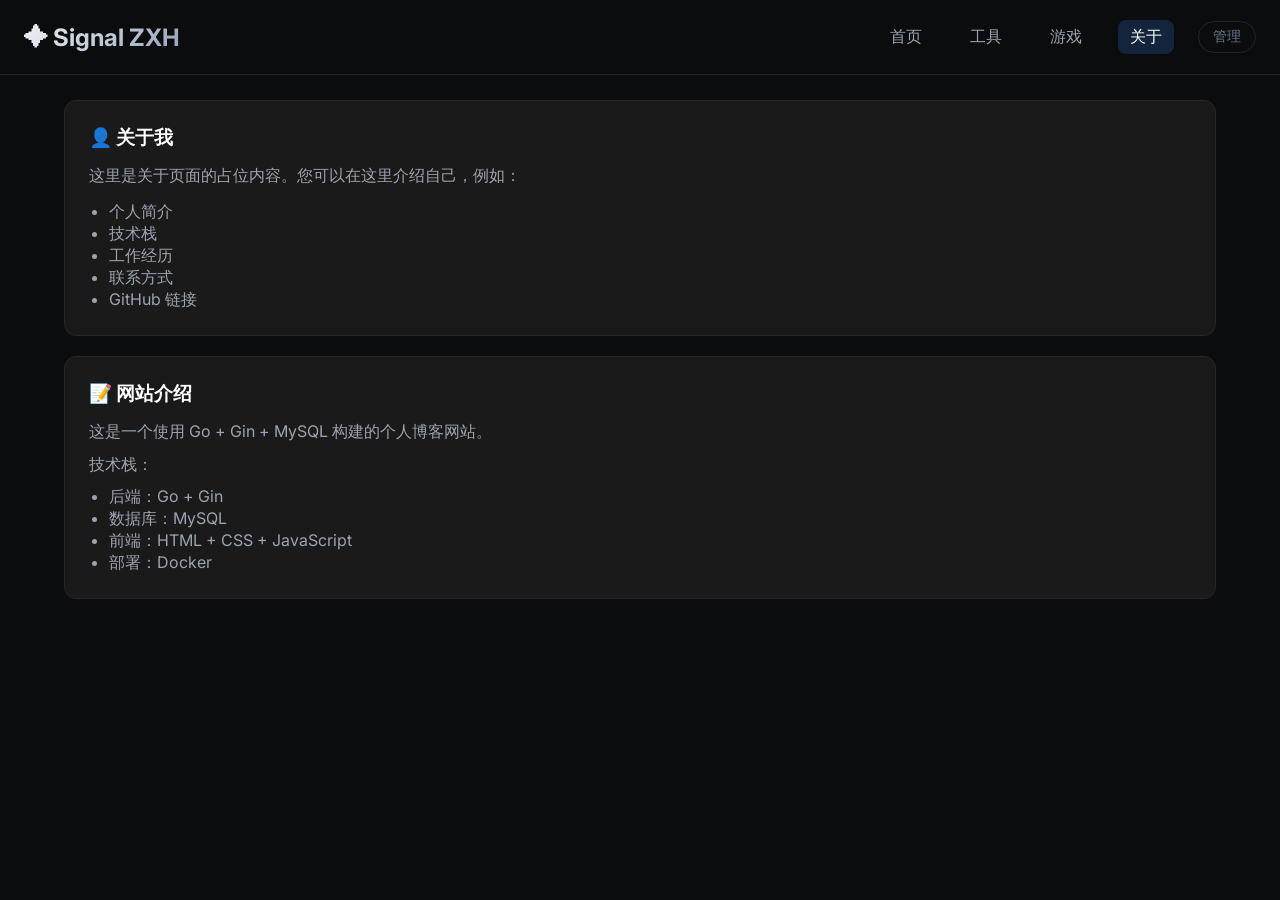
==== static/about.html @ 2491cc85 "feat: 增加导航栏及相关静态页面" ====
<!DOCTYPE html>
<html lang="zh-CN">
<head>
    <meta charset="UTF-8">
    <meta name="viewport" content="width=device-width, initial-scale=1.0">
    <title>关于 - Signal ZXH</title>
    <link href="https://fonts.googleapis.com/css2?family=Inter:opsz,wght@14..32,400..700&display=swap" rel="stylesheet">
    <style>
        * { margin:0; padding:0; box-sizing:border-box; }
        body {
            font-family: "Inter", -apple-system, sans-serif;
            background: #0b0d0f;
            color: #ecedee;
            padding-top: 100px;
            min-height: 100vh;
        }
        .container {
            max-width: 1200px;
            margin: 0 auto;
            padding: 0 24px;
        }
        .header {
            position: fixed;
            top: 0;
            left: 0;
            right: 0;
            z-index: 100;
            display: flex;
            justify-content: space-between;
            align-items: center;
            padding: 20px 24px;
            background: rgba(11, 13, 15, 0.95);
            border-bottom: 1px solid #23272b;
            backdrop-filter: blur(10px);
        }
        .logo {
            font-size: 1.5rem;
            font-weight: 700;
            background: linear-gradient(135deg, #f0f2f5, #94a3b8);
            -webkit-background-clip: text;
            -webkit-text-fill-color: transparent;
            background-clip: text;
        }
        .nav {
            display: flex;
            gap: 24px;
            margin-left: auto;
            margin-right: 24px;
        }
        .nav a {
            color: #9aa4b2;
            text-decoration: none;
            font-size: 1rem;
            padding: 6px 12px;
            border-radius: 8px;
            transition: 0.2s;
        }
        .nav a:hover, .nav a.active {
            color: #fff;
            background: rgba(59, 130, 246, 0.2);
        }
        .header-right {
            display: flex;
            gap: 20px;
            align-items: center;
        }
        .card {
            background: #1a1a1a;
            padding: 24px;
            border-radius: 12px;
            border: 1px solid #23272b;
            margin-bottom: 20px;
        }
        .card h3 {
            color: #fff;
            margin-bottom: 12px;
        }
        .card p {
            color: #9aa4b2;
            line-height: 1.6;
        }
    </style>
</head>
<body>
<div class="header">
    <span class="logo">✦ Signal ZXH</span>
    
    <div class="nav">
        <a href="/">首页</a>
        <a href="/tools">工具</a>
        <a href="/games">游戏</a>
        <a href="/about" class="active">关于</a>
    </div>
    
    <div class="header-right">
        <span onclick="showLoginModal()" style="color:#6b7a8d; cursor:pointer; padding:6px 14px; border:1px solid #23272b; border-radius:20px; font-size:0.85rem;">管理</span>
    </div>
</div>

<div class="container">
    <div class="card">
        <h3>👤 关于我</h3>
        <p>这里是关于页面的占位内容。您可以在这里介绍自己，例如：</p>
        <ul style="color:#9aa4b2; margin-top:12px; padding-left:20px;">
            <li>个人简介</li>
            <li>技术栈</li>
            <li>工作经历</li>
            <li>联系方式</li>
            <li>GitHub 链接</li>
        </ul>
    </div>

    <div class="card">
        <h3>📝 网站介绍</h3>
        <p>这是一个使用 Go + Gin + MySQL 构建的个人博客网站。</p>
        <p style="margin-top:8px;">技术栈：</p>
        <ul style="color:#9aa4b2; margin-top:8px; padding-left:20px;">
            <li>后端：Go + Gin</li>
            <li>数据库：MySQL</li>
            <li>前端：HTML + CSS + JavaScript</li>
            <li>部署：Docker</li>
        </ul>
    </div>
</div>

<!-- 登录模态框 -->
<div id="loginModal" style="display:none; position:fixed; top:0; left:0; width:100%; height:100%; background:rgba(0,0,0,0.7); justify-content:center; align-items:center; z-index:1000;">
    <div style="background:#1a1a1a; padding:24px; border-radius:12px; width:320px; border:1px solid #23272b;">
        <div style="display:flex; justify-content:space-between; align-items:center; margin-bottom:20px;">
            <h2 style="color:#fff; margin:0;">登录管理</h2>
            <span onclick="hideLoginModal()" style="color:#9aa4b2; cursor:pointer; font-size:20px;">&times;</span>
        </div>
        <div style="display:flex; flex-direction:column; gap:12px;">
            <input id="loginUsername" placeholder="用户名" style="padding:10px; border:1px solid #23272b; border-radius:8px; background:#111; color:#fff;" />
            <input id="loginPassword" type="password" placeholder="密码" style="padding:10px; border:1px solid #23272b; border-radius:8px; background:#111; color:#fff;" />
            <button onclick="login()" style="padding:10px; border:none; background:#3b82f6; color:#fff; border-radius:8px; cursor:pointer;">
                登录
            </button>
            <div id="loginResult" style="color:#9aa4b2; text-align:center; font-size:14px;"></div>
        </div>
    </div>
</div>

<script>
function showLoginModal() {
    document.getElementById("loginModal").style.display = "flex"
}

function hideLoginModal() {
    document.getElementById("loginModal").style.display = "none"
    document.getElementById("loginResult").innerHTML = ""
    document.getElementById("loginUsername").value = ""
    document.getElementById("loginPassword").value = ""
}

document.getElementById("loginModal").addEventListener("click", function(e) {
    if (e.target === this) {
        hideLoginModal()
    }
})

async function login() {
    const username = document.getElementById("loginUsername").value
    const password = document.getElementById("loginPassword").value
    const resultDiv = document.getElementById("loginResult")

    if (!username.trim()) {
        resultDiv.innerHTML = "❌ 请输入用户名"
        return
    }
    if (!password.trim()) {
        resultDiv.innerHTML = "❌ 请输入密码"
        return
    }

    try {
        const res = await fetch("/login", {
            method: "POST",
            headers: { "Content-Type": "application/json" },
            body: JSON.stringify({ username: username.trim(), password: password.trim() })
        })

        const text = await res.text()
        let json
        try {
            json = JSON.parse(text)
        } catch (e) {
            resultDiv.innerHTML = "❌ 服务器返回格式错误"
            return
        }

        if (json.code === 0) {
            localStorage.setItem("token", json.data.token)
            resultDiv.innerHTML = "✅ 登录成功！"
            
            setTimeout(() => {
                hideLoginModal()
                window.location.href = "/admin"
            }, 1000)
        } else {
            resultDiv.innerHTML = "❌ " + json.message
        }
    } catch (e) {
        console.error(e)
        resultDiv.innerHTML = "❌ 请求失败"
    }
}
</script>
</body>
</html>
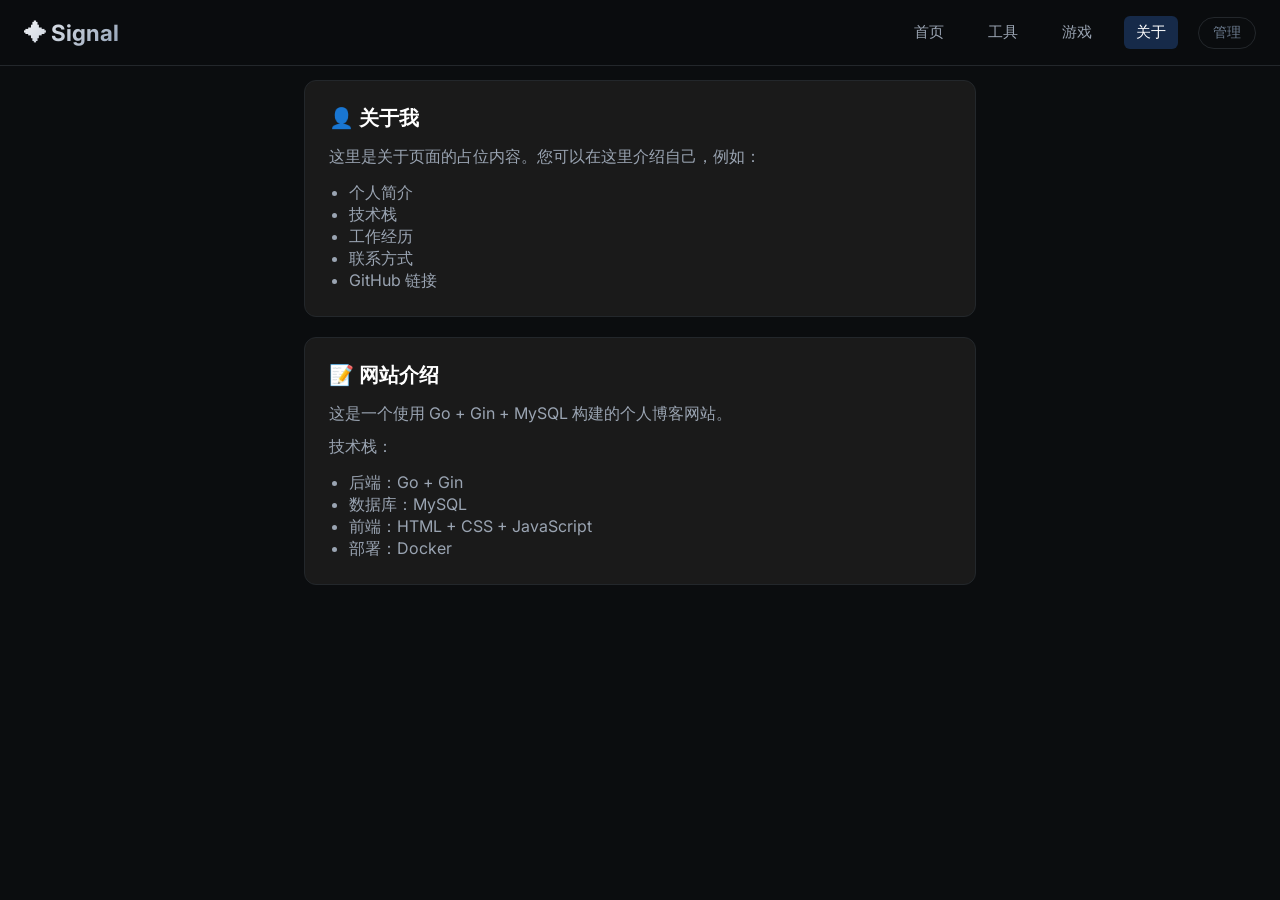
==== commit bc138655: "chore :修复UI显示" ====
--- a/static/about.html
+++ b/static/about.html
@@ -11,11 +11,11 @@
             font-family: "Inter", -apple-system, sans-serif;
             background: #0b0d0f;
             color: #ecedee;
-            padding-top: 100px;
+            padding-top: 80px;
             min-height: 100vh;
         }
         .container {
-            max-width: 1200px;
+            max-width: 720px;
             margin: 0 auto;
             padding: 0 24px;
         }
@@ -24,17 +24,17 @@
             top: 0;
             left: 0;
             right: 0;
-            z-index: 100;
+            z-index: 1000;
             display: flex;
             justify-content: space-between;
             align-items: center;
-            padding: 20px 24px;
-            background: rgba(11, 13, 15, 0.95);
+            padding: 16px 24px;
+            background: rgba(11, 13, 15, 0.98);
             border-bottom: 1px solid #23272b;
-            backdrop-filter: blur(10px);
+            backdrop-filter: blur(12px);
         }
         .logo {
-            font-size: 1.5rem;
+            font-size: 1.4rem;
             font-weight: 700;
             background: linear-gradient(135deg, #f0f2f5, #94a3b8);
             -webkit-background-clip: text;
@@ -43,26 +43,39 @@
         }
         .nav {
             display: flex;
-            gap: 24px;
+            gap: 20px;
             margin-left: auto;
-            margin-right: 24px;
+            margin-right: 20px;
         }
         .nav a {
             color: #9aa4b2;
             text-decoration: none;
-            font-size: 1rem;
+            font-size: 0.95rem;
             padding: 6px 12px;
-            border-radius: 8px;
-            transition: 0.2s;
+            border-radius: 6px;
+            transition: all 0.2s ease;
         }
         .nav a:hover, .nav a.active {
             color: #fff;
-            background: rgba(59, 130, 246, 0.2);
+            background: rgba(59, 130, 246, 0.25);
         }
         .header-right {
             display: flex;
-            gap: 20px;
+            gap: 16px;
             align-items: center;
+        }
+        .admin-link {
+            color: #6b7a8d;
+            cursor: pointer;
+            padding: 6px 14px;
+            border: 1px solid #23272b;
+            border-radius: 20px;
+            font-size: 0.85rem;
+            transition: all 0.2s ease;
+        }
+        .admin-link:hover {
+            border-color: #3b82f6;
+            color: #fff;
         }
         .card {
             background: #1a1a1a;
@@ -74,16 +87,22 @@
         .card h3 {
             color: #fff;
             margin-bottom: 12px;
+            font-size: 1.25rem;
         }
         .card p {
             color: #9aa4b2;
             line-height: 1.6;
+        }
+        .card ul {
+            color: #9aa4b2;
+            margin-top: 12px;
+            padding-left: 20px;
         }
     </style>
 </head>
 <body>
 <div class="header">
-    <span class="logo">✦ Signal ZXH</span>
+    <span class="logo">✦ Signal </span>
     
     <div class="nav">
         <a href="/">首页</a>
@@ -93,7 +112,7 @@
     </div>
     
     <div class="header-right">
-        <span onclick="showLoginModal()" style="color:#6b7a8d; cursor:pointer; padding:6px 14px; border:1px solid #23272b; border-radius:20px; font-size:0.85rem;">管理</span>
+        <span onclick="showLoginModal()" class="admin-link">管理</span>
     </div>
 </div>
 
@@ -101,7 +120,7 @@
     <div class="card">
         <h3>👤 关于我</h3>
         <p>这里是关于页面的占位内容。您可以在这里介绍自己，例如：</p>
-        <ul style="color:#9aa4b2; margin-top:12px; padding-left:20px;">
+        <ul>
             <li>个人简介</li>
             <li>技术栈</li>
             <li>工作经历</li>
@@ -114,7 +133,7 @@
         <h3>📝 网站介绍</h3>
         <p>这是一个使用 Go + Gin + MySQL 构建的个人博客网站。</p>
         <p style="margin-top:8px;">技术栈：</p>
-        <ul style="color:#9aa4b2; margin-top:8px; padding-left:20px;">
+        <ul>
             <li>后端：Go + Gin</li>
             <li>数据库：MySQL</li>
             <li>前端：HTML + CSS + JavaScript</li>
@@ -124,7 +143,7 @@
 </div>
 
 <!-- 登录模态框 -->
-<div id="loginModal" style="display:none; position:fixed; top:0; left:0; width:100%; height:100%; background:rgba(0,0,0,0.7); justify-content:center; align-items:center; z-index:1000;">
+<div id="loginModal" style="display:none; position:fixed; top:0; left:0; width:100%; height:100%; background:rgba(0,0,0,0.75); justify-content:center; align-items:center; z-index:2000;">
     <div style="background:#1a1a1a; padding:24px; border-radius:12px; width:320px; border:1px solid #23272b;">
         <div style="display:flex; justify-content:space-between; align-items:center; margin-bottom:20px;">
             <h2 style="color:#fff; margin:0;">登录管理</h2>
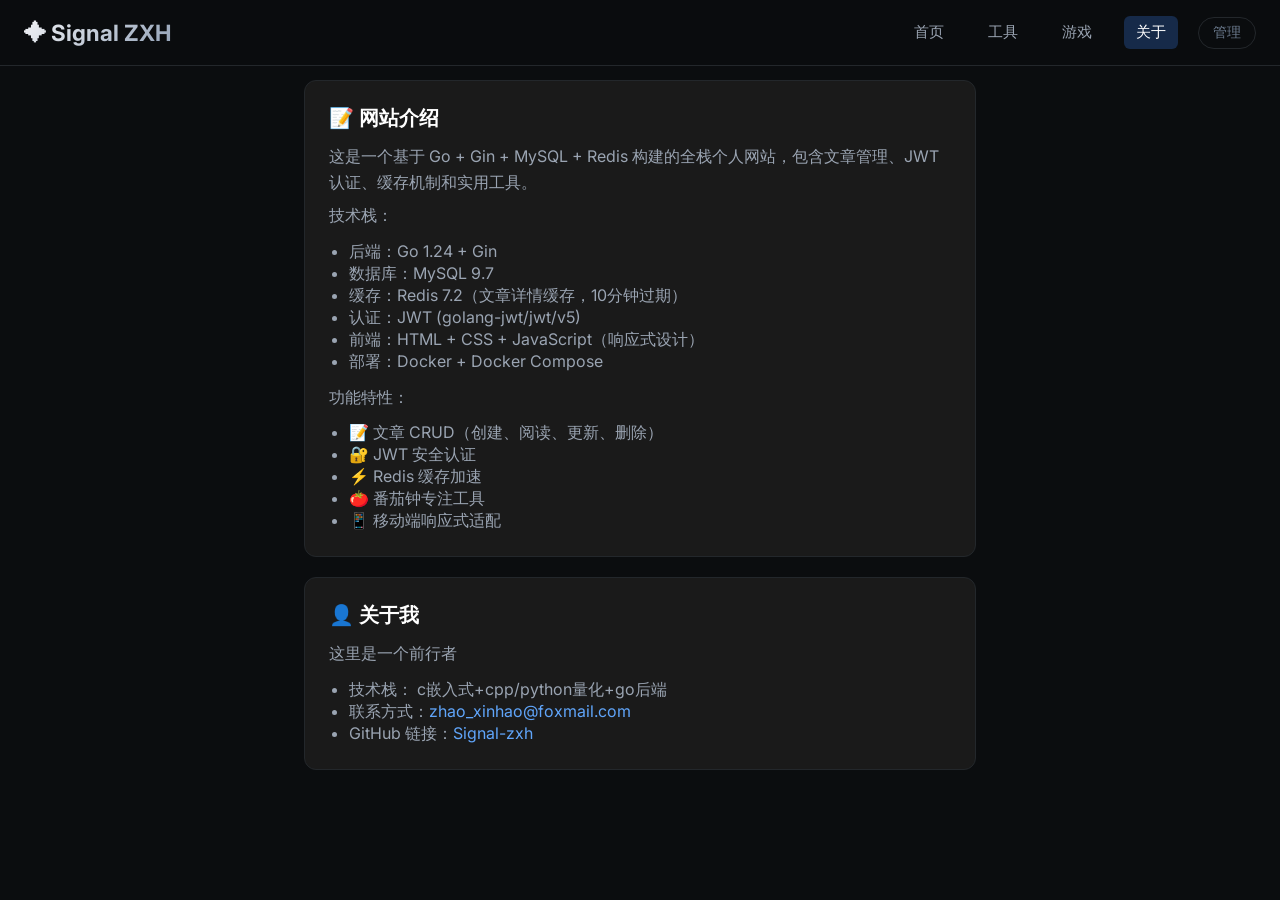
==== commit a9c0492b: "chore: 优化前端关于静态页面内容" ====
--- a/static/about.html
+++ b/static/about.html
@@ -89,6 +89,17 @@
             margin-bottom: 12px;
             font-size: 1.25rem;
         }
+        .card a {
+            color: #60a5fa;
+            text-decoration: none;
+            border-bottom: 1px solid transparent;
+            transition: all 0.2s ease;
+        }
+        .card a:hover {
+            color: #93c5fd;
+            border-bottom-color: #3b82f6;
+            font-size: 1.25rem;
+        }
         .card p {
             color: #9aa4b2;
             line-height: 1.6;
@@ -98,11 +109,26 @@
             margin-top: 12px;
             padding-left: 20px;
         }
+
+        @media (max-width: 768px) {
+            body { padding-top: 120px; }
+            .header { padding: 12px 16px; flex-wrap: wrap; align-items: center; }
+            .logo { font-size: 1.1rem; order: 1; }
+            .nav { 
+                order: 3; gap: 8px; margin: 8px auto 0; width: 100%; 
+                justify-content: center; margin-left: 0; margin-right: 0;
+            }
+            .nav a { font-size: 0.8rem; padding: 4px 8px; }
+            .header-right { order: 2; }
+            .admin-link { font-size: 0.75rem; padding: 4px 10px; }
+            .container { padding: 0 16px; }
+            .card { padding: 16px; }
+        }
     </style>
 </head>
 <body>
 <div class="header">
-    <span class="logo">✦ Signal </span>
+    <span class="logo" onclick="window.location.href='/'">✦ Signal ZXH</span>
     
     <div class="nav">
         <a href="/">首页</a>
@@ -117,27 +143,37 @@
 </div>
 
 <div class="container">
-    <div class="card">
-        <h3>👤 关于我</h3>
-        <p>这里是关于页面的占位内容。您可以在这里介绍自己，例如：</p>
-        <ul>
-            <li>个人简介</li>
-            <li>技术栈</li>
-            <li>工作经历</li>
-            <li>联系方式</li>
-            <li>GitHub 链接</li>
-        </ul>
-    </div>
 
     <div class="card">
         <h3>📝 网站介绍</h3>
-        <p>这是一个使用 Go + Gin + MySQL 构建的个人博客网站。</p>
+        <p>这是一个基于 Go + Gin + MySQL + Redis 构建的全栈个人网站，包含文章管理、JWT认证、缓存机制和实用工具。</p>
         <p style="margin-top:8px;">技术栈：</p>
         <ul>
-            <li>后端：Go + Gin</li>
-            <li>数据库：MySQL</li>
-            <li>前端：HTML + CSS + JavaScript</li>
-            <li>部署：Docker</li>
+            <li>后端：Go 1.24 + Gin</li>
+            <li>数据库：MySQL 9.7</li>
+            <li>缓存：Redis 7.2（文章详情缓存，10分钟过期）</li>
+            <li>认证：JWT (golang-jwt/jwt/v5)</li>
+            <li>前端：HTML + CSS + JavaScript（响应式设计）</li>
+            <li>部署：Docker + Docker Compose</li>
+        </ul>
+        <p style="margin-top:12px;">功能特性：</p>
+        <ul>
+            <li>📝 文章 CRUD（创建、阅读、更新、删除）</li>
+            <li>🔐 JWT 安全认证</li>
+            <li>⚡ Redis 缓存加速</li>
+            <li>🍅 番茄钟专注工具</li>
+            <li>📱 移动端响应式适配</li>
+        </ul>
+    </div>
+        <div class="card">
+        <h3>👤 关于我</h3>
+        <p>这里是一个前行者</p>
+        <ul>
+            <!-- <li>个人简介</li> -->
+            <li>技术栈： c嵌入式+cpp/python量化+go后端</li>
+            <!-- <li>工作经历</li> -->
+            <li>联系方式：<a href="mailto:zhao_xinhao@foxmail.com">zhao_xinhao@foxmail.com</a></li>
+            <li>GitHub 链接：<a href="https://github.com/Signal-zxh">Signal-zxh</a></li>
         </ul>
     </div>
 </div>
